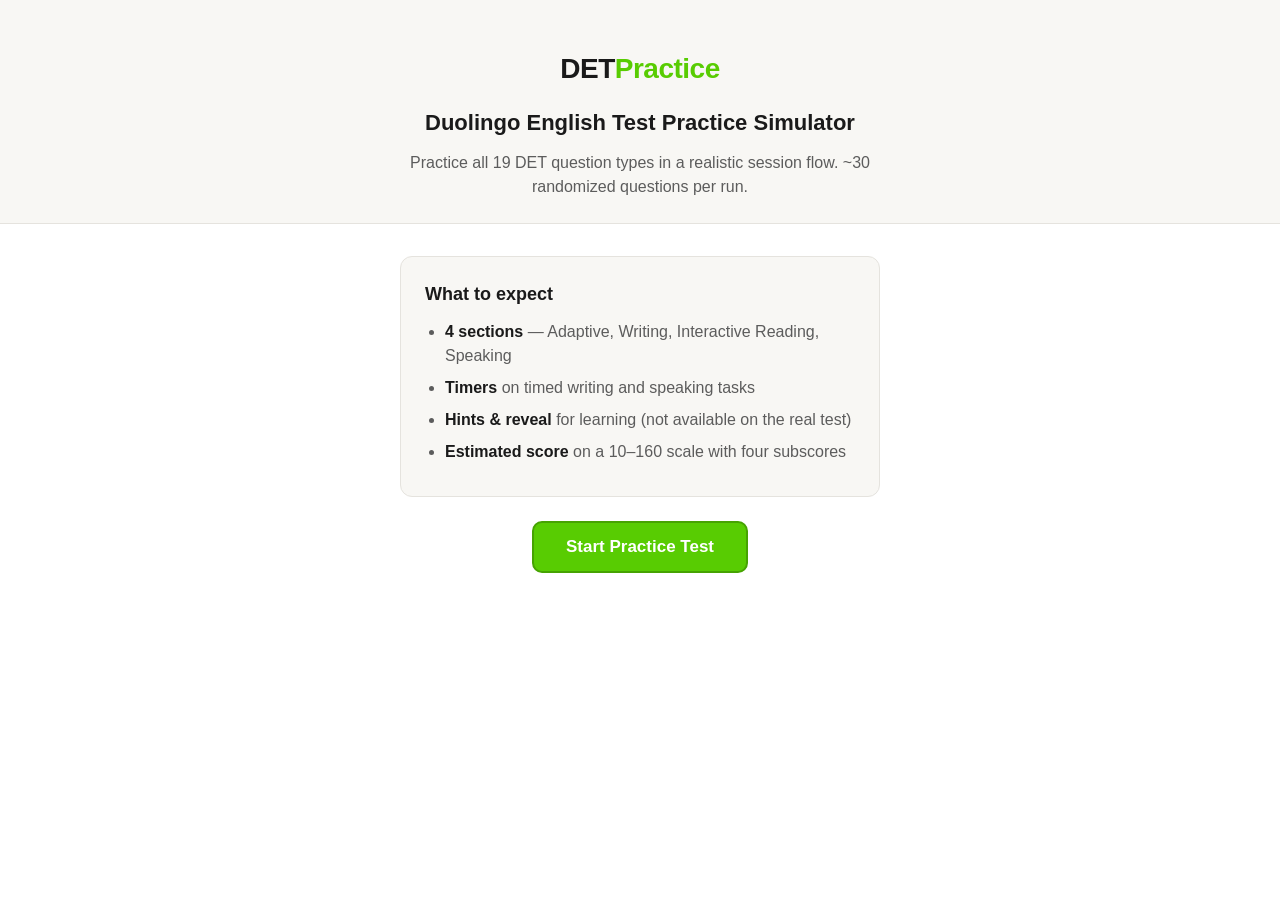
==== index.html @ f7f00a93 "Initial commit: DET practice simulator" ====
<!DOCTYPE html>
<html lang="en">
<head>
  <meta charset="UTF-8">
  <meta name="viewport" content="width=device-width, initial-scale=1.0">
  <title>DET Practice Simulator</title>
  <link rel="stylesheet" href="css/styles.css">
</head>
<body>
  <div id="app">
    <!-- Welcome -->
    <div id="screen-welcome" class="screen active">
      <header class="welcome-header">
        <div class="logo">DET<span>Practice</span></div>
        <h1>Duolingo English Test Practice Simulator</h1>
        <p class="welcome-sub">Practice all 19 DET question types in a realistic session flow. ~30 randomized questions per run.</p>
      </header>
      <main class="welcome-main">
        <div class="welcome-card">
          <h2>What to expect</h2>
          <ul>
            <li><strong>4 sections</strong> — Adaptive, Writing, Interactive Reading, Speaking</li>
            <li><strong>Timers</strong> on timed writing and speaking tasks</li>
            <li><strong>Hints &amp; reveal</strong> for learning (not available on the real test)</li>
            <li><strong>Estimated score</strong> on a 10–160 scale with four subscores</li>
          </ul>
        </div>
        <button id="btn-start" class="btn btn-primary btn-large">Start Practice Test</button>
      </main>
    </div>

    <!-- Test -->
    <div id="screen-test" class="screen">
      <header class="topbar">
        <div class="logo-sm">DET<span>Practice</span></div>
        <div class="section-label" id="topbar-section">Section</div>
        <div class="timer-display" id="topbar-timer" aria-live="polite"></div>
      </header>
      <div class="progress-wrap">
        <div class="progress-bar" id="progress-bar" role="progressbar" aria-valuemin="0" aria-valuemax="100" aria-valuenow="0"></div>
      </div>
      <main class="question-area" id="question-area"></main>
      <nav class="bottom-nav" id="bottom-nav">
        <button type="button" class="nav-btn" id="btn-back" disabled>Back</button>
        <button type="button" class="nav-btn" id="btn-skip">Skip</button>
        <div class="nav-dots" id="nav-dots" aria-label="Question progress"></div>
        <button type="button" class="nav-btn nav-btn-hint" id="btn-hint">Hint</button>
        <button type="button" class="nav-btn nav-btn-reveal" id="btn-reveal">Reveal Answer</button>
        <button type="button" class="nav-btn nav-btn-next" id="btn-next">Next</button>
      </nav>
    </div>

    <!-- Section break -->
    <div id="screen-break" class="screen">
      <header class="topbar topbar-minimal">
        <div class="logo-sm">DET<span>Practice</span></div>
      </header>
      <main class="break-main" id="break-content"></main>
      <nav class="bottom-nav bottom-nav-single">
        <button type="button" class="nav-btn nav-btn-next" id="btn-break-continue">Continue</button>
      </nav>
    </div>

    <!-- Results -->
    <div id="screen-results" class="screen">
      <header class="topbar topbar-minimal">
        <div class="logo-sm">DET<span>Practice</span></div>
      </header>
      <main class="results-main" id="results-content"></main>
      <nav class="bottom-nav bottom-nav-single">
        <button type="button" class="nav-btn nav-btn-next" id="btn-retake">Retake Test</button>
        <button type="button" class="nav-btn" id="btn-home">Back to Home</button>
      </nav>
    </div>
  </div>

  <script src="js/questions.js"></script>
  <script src="js/renderer.js"></script>
  <script src="js/results.js"></script>
  <script src="js/app.js"></script>
</body>
</html>
---- css/styles.css ----
/* DET Practice Simulator — light mode only */
*, *::before, *::after { box-sizing: border-box; margin: 0; padding: 0; }

:root {
  --bg: #ffffff;
  --surface: #f8f7f4;
  --border: #e5e3de;
  --text: #1a1a1a;
  --text-muted: #5c5c5c;
  --primary: #58cc02;
  --primary-dark: #46a302;
  --purple: #7b61ff;
  --purple-bg: #f3f0ff;
  --orange: #ff9600;
  --red: #ea2b2b;
  --correct: #58cc02;
  --incorrect: #ea2b2b;
  --font: -apple-system, BlinkMacSystemFont, "Segoe UI", Roboto, Helvetica, Arial, sans-serif;
  --body-size: 16px;
  --question-size: 21px;
  --topbar-h: 52px;
  --bottomnav-h: 64px;
}

html { font-size: var(--body-size); }
body {
  font-family: var(--font);
  background: var(--bg);
  color: var(--text);
  line-height: 1.5;
  min-height: 100vh;
}

#app { min-height: 100vh; }
.screen { display: none; min-height: 100vh; flex-direction: column; }
.screen.active { display: flex; }

/* Welcome */
.welcome-header {
  text-align: center;
  padding: 48px 24px 24px;
  background: var(--surface);
  border-bottom: 1px solid var(--border);
}
.logo { font-size: 28px; font-weight: 800; letter-spacing: -0.5px; }
.logo span, .logo-sm span { color: var(--primary); }
.welcome-header h1 { font-size: 22px; font-weight: 600; margin-top: 16px; max-width: 560px; margin-left: auto; margin-right: auto; }
.welcome-sub { color: var(--text-muted); margin-top: 12px; max-width: 480px; margin-left: auto; margin-right: auto; }
.welcome-main { flex: 1; display: flex; flex-direction: column; align-items: center; padding: 32px 24px 48px; gap: 24px; }
.welcome-card {
  background: var(--surface);
  border: 1px solid var(--border);
  border-radius: 12px;
  padding: 24px;
  max-width: 480px;
  width: 100%;
}
.welcome-card h2 { font-size: 18px; margin-bottom: 12px; }
.welcome-card ul { padding-left: 20px; color: var(--text-muted); }
.welcome-card li { margin-bottom: 8px; }
.welcome-card strong { color: var(--text); }

/* Top bar */
.topbar {
  position: sticky;
  top: 0;
  z-index: 100;
  display: flex;
  align-items: center;
  justify-content: space-between;
  height: var(--topbar-h);
  padding: 0 16px;
  background: var(--bg);
  border-bottom: 1px solid var(--border);
}
.topbar-minimal { justify-content: flex-start; }
.logo-sm { font-size: 18px; font-weight: 800; }
.section-label { font-size: 15px; font-weight: 600; color: var(--text-muted); flex: 1; text-align: center; }
.timer-display {
  font-size: 18px;
  font-weight: 700;
  font-variant-numeric: tabular-nums;
  min-width: 72px;
  text-align: right;
}
.timer-display.warning { color: var(--orange); }
.timer-display.critical { color: var(--red); }

.progress-wrap { height: 4px; background: var(--surface); }
.progress-bar {
  height: 100%;
  background: var(--primary);
  width: 0%;
  transition: width 0.3s ease;
}

/* Question area */
.question-area {
  flex: 1;
  padding: 24px 20px calc(var(--bottomnav-h) + 24px);
  max-width: 720px;
  margin: 0 auto;
  width: 100%;
}
.q-header { margin-bottom: 20px; }
.q-tag {
  display: inline-block;
  font-size: 13px;
  font-weight: 600;
  color: var(--text-muted);
  text-transform: uppercase;
  letter-spacing: 0.04em;
  margin-bottom: 8px;
}
.q-icon { font-size: 28px; margin-bottom: 8px; }
.q-text { font-size: var(--question-size); font-weight: 600; line-height: 1.4; }
.q-sub { font-size: var(--body-size); color: var(--text-muted); margin-top: 8px; }

.hint-box, .reveal-box, .tip-box {
  margin-top: 16px;
  padding: 14px 16px;
  border-radius: 8px;
  font-size: 15px;
  line-height: 1.5;
}
.hint-box { background: var(--purple-bg); border: 1px solid var(--purple); color: #4a3db8; }
.hint-box strong { color: var(--purple); }
.reveal-box { background: #e8f9e0; border: 1px solid var(--correct); }
.reveal-box strong { display: block; margin-bottom: 6px; }
.tip-box { background: var(--surface); border: 1px solid var(--border); color: var(--text-muted); margin-top: 12px; }
.tip-box strong { color: var(--text); }

/* Read & Select */
.word-grid {
  display: grid;
  grid-template-columns: repeat(auto-fill, minmax(140px, 1fr));
  gap: 10px;
  margin-top: 20px;
}
.word-chip {
  padding: 14px 16px;
  border: 2px solid var(--border);
  border-radius: 8px;
  background: var(--bg);
  font-size: 17px;
  font-weight: 500;
  cursor: pointer;
  text-align: center;
  transition: border-color 0.15s, background 0.15s;
}
.word-chip:hover { border-color: var(--primary); }
.word-chip.selected { border-color: var(--primary); background: #e8f9e0; }
.word-chip.revealed-correct { border-color: var(--correct); background: #e8f9e0; }
.word-chip.revealed-wrong { opacity: 0.5; }

/* MCQ */
.mcq-list { list-style: none; margin-top: 20px; display: flex; flex-direction: column; gap: 10px; }
.mcq-option {
  display: flex;
  align-items: flex-start;
  gap: 12px;
  padding: 14px 16px;
  border: 2px solid var(--border);
  border-radius: 8px;
  cursor: pointer;
  font-size: 17px;
  background: var(--bg);
}
.mcq-option:hover { border-color: var(--primary); }
.mcq-option.selected { border-color: var(--primary); background: #e8f9e0; }
.mcq-option.correct-reveal { border-color: var(--correct); background: #e8f9e0; }
.mcq-letter {
  flex-shrink: 0;
  width: 28px;
  height: 28px;
  border-radius: 50%;
  background: var(--surface);
  display: flex;
  align-items: center;
  justify-content: center;
  font-weight: 700;
  font-size: 14px;
}

/* Fill blanks inline */
.blank-passage { font-size: 18px; line-height: 1.8; margin-top: 16px; }
.blank-select {
  display: inline-block;
  min-width: 120px;
  padding: 4px 8px;
  margin: 0 4px;
  border: 2px solid var(--border);
  border-radius: 6px;
  font-size: 16px;
  background: var(--bg);
  vertical-align: middle;
}

/* Read & Complete — letter inputs */
.complete-passage {
  font-size: 20px;
  line-height: 2;
  margin-top: 16px;
  word-break: break-word;
}
.letter-input {
  width: 28px;
  height: 36px;
  text-align: center;
  font-size: 18px;
  font-weight: 600;
  border: none;
  border-bottom: 3px solid var(--text);
  background: transparent;
  margin: 0 1px;
  text-transform: lowercase;
}
.letter-input:focus { outline: none; border-bottom-color: var(--primary); }
.letter-input.filled { border-bottom-color: var(--primary); }
.letter-input.reveal-correct { border-bottom-color: var(--correct); color: var(--correct); }

/* Writing */
.photo-placeholder {
  width: 100%;
  max-width: 400px;
  aspect-ratio: 4/3;
  background: var(--surface);
  border: 1px solid var(--border);
  border-radius: 8px;
  display: flex;
  align-items: center;
  justify-content: center;
  padding: 20px;
  text-align: center;
  color: var(--text-muted);
  font-size: 15px;
  margin: 16px 0;
}
.text-area-wrap { margin-top: 16px; }
.text-area-wrap textarea {
  width: 100%;
  min-height: 160px;
  padding: 14px;
  font-size: 17px;
  font-family: var(--font);
  border: 2px solid var(--border);
  border-radius: 8px;
  resize: vertical;
  line-height: 1.5;
}
.text-area-wrap textarea:focus { outline: none; border-color: var(--primary); }
.word-count { font-size: 14px; color: var(--text-muted); margin-top: 8px; text-align: right; }
.word-count.met { color: var(--correct); font-weight: 600; }

/* Highlight answer */
.highlight-passage {
  font-size: 18px;
  line-height: 1.9;
  margin-top: 16px;
}
.highlight-sentence {
  display: block;
  padding: 10px 12px;
  margin-bottom: 6px;
  border: 2px solid transparent;
  border-radius: 6px;
  cursor: pointer;
}
.highlight-sentence:hover { background: var(--surface); }
.highlight-sentence.selected { border-color: var(--primary); background: #e8f9e0; }
.highlight-sentence.reveal-correct { border-color: var(--correct); background: #e8f9e0; }

/* Speaking mock recorder */
.speak-prompt {
  background: var(--surface);
  border: 1px solid var(--border);
  border-radius: 8px;
  padding: 20px;
  font-size: 20px;
  line-height: 1.5;
  margin: 16px 0;
}
.recorder-mock {
  display: flex;
  flex-direction: column;
  align-items: center;
  gap: 12px;
  padding: 24px;
  background: var(--surface);
  border-radius: 12px;
  margin: 16px 0;
}
.rec-btn {
  width: 64px;
  height: 64px;
  border-radius: 50%;
  border: none;
  background: var(--red);
  color: white;
  font-size: 14px;
  font-weight: 700;
  cursor: pointer;
}
.rec-btn.recording { animation: pulse 1s infinite; }
@keyframes pulse {
  0%, 100% { transform: scale(1); }
  50% { transform: scale(1.05); }
}
.rec-status { font-size: 15px; color: var(--text-muted); }
.self-assess { display: flex; gap: 10px; flex-wrap: wrap; justify-content: center; margin-top: 12px; }
.self-assess .btn { min-width: 100px; }

/* Buttons */
.btn {
  display: inline-flex;
  align-items: center;
  justify-content: center;
  padding: 10px 20px;
  font-size: 15px;
  font-weight: 700;
  font-family: var(--font);
  border: 2px solid var(--border);
  border-radius: 10px;
  background: var(--bg);
  color: var(--text);
  cursor: pointer;
}
.btn:hover { border-color: var(--text-muted); }
.btn:disabled { opacity: 0.4; cursor: not-allowed; }
.btn-primary { background: var(--primary); border-color: var(--primary-dark); color: #fff; }
.btn-primary:hover { background: var(--primary-dark); }
.btn-large { padding: 14px 32px; font-size: 17px; }
.btn-outline-primary { border-color: var(--primary); color: var(--primary-dark); }
.btn-outline-primary.selected { background: var(--primary); color: #fff; }

/* Bottom nav */
.bottom-nav {
  position: fixed;
  bottom: 0;
  left: 0;
  right: 0;
  z-index: 100;
  display: flex;
  align-items: center;
  gap: 8px;
  padding: 10px 12px;
  background: var(--bg);
  border-top: 1px solid var(--border);
  height: var(--bottomnav-h);
}
.bottom-nav-single { justify-content: center; gap: 12px; }
.nav-btn {
  padding: 8px 12px;
  font-size: 13px;
  font-weight: 700;
  border: none;
  background: transparent;
  color: var(--text-muted);
  cursor: pointer;
  white-space: nowrap;
}
.nav-btn:hover:not(:disabled) { color: var(--text); }
.nav-btn:disabled { opacity: 0.35; cursor: not-allowed; }
.nav-btn-hint { color: var(--purple); }
.nav-btn-reveal { color: var(--primary-dark); }
.nav-btn-next {
  margin-left: auto;
  padding: 10px 20px;
  background: var(--primary);
  color: #fff;
  border-radius: 10px;
}
.nav-btn-next:hover { background: var(--primary-dark); }
.nav-dots {
  display: flex;
  gap: 4px;
  flex: 1;
  justify-content: center;
  overflow-x: auto;
  padding: 0 4px;
  max-width: 200px;
}
.nav-dot {
  width: 8px;
  height: 8px;
  border-radius: 50%;
  background: var(--border);
  flex-shrink: 0;
}
.nav-dot.current { background: var(--primary); transform: scale(1.2); }
.nav-dot.answered { background: #a8d88a; }

/* Section break */
.break-main {
  flex: 1;
  display: flex;
  flex-direction: column;
  align-items: center;
  justify-content: center;
  padding: 48px 24px calc(var(--bottomnav-h) + 24px);
  text-align: center;
  max-width: 560px;
  margin: 0 auto;
}
.break-main h2 { font-size: 26px; margin-bottom: 12px; }
.break-main p { color: var(--text-muted); font-size: 17px; line-height: 1.6; }
.break-tips { text-align: left; margin-top: 24px; width: 100%; }
.break-tips li { margin-bottom: 10px; color: var(--text-muted); }

/* Results */
.results-main {
  flex: 1;
  padding: 24px 20px calc(var(--bottomnav-h) + 24px);
  max-width: 720px;
  margin: 0 auto;
  width: 100%;
}
.score-hero {
  text-align: center;
  padding: 32px 24px;
  background: var(--surface);
  border-radius: 12px;
  border: 1px solid var(--border);
  margin-bottom: 24px;
}
.score-big { font-size: 56px; font-weight: 800; color: var(--primary); line-height: 1; }
.score-range { font-size: 17px; color: var(--text-muted); margin-top: 8px; }
.subscores { display: grid; gap: 16px; margin-bottom: 24px; }
.subscore-row { }
.subscore-label { display: flex; justify-content: space-between; font-size: 15px; font-weight: 600; margin-bottom: 6px; }
.subscore-bar { height: 10px; background: var(--surface); border-radius: 5px; overflow: hidden; }
.subscore-fill { height: 100%; background: var(--primary); border-radius: 5px; transition: width 0.5s ease; }
.review-section h3 { font-size: 18px; margin-bottom: 12px; }
.review-list { list-style: none; display: flex; flex-direction: column; gap: 8px; }
.review-item {
  display: flex;
  align-items: center;
  gap: 12px;
  padding: 12px 14px;
  background: var(--surface);
  border-radius: 8px;
  font-size: 14px;
}
.review-icon { font-size: 20px; }
.review-item.correct .review-status { color: var(--correct); }
.review-item.partial .review-status { color: var(--orange); }
.review-item.incorrect .review-status { color: var(--incorrect); }
.review-item.skipped .review-status { color: var(--text-muted); }
.review-item.self .review-status { color: var(--purple); }

@media (max-width: 600px) {
  .nav-btn-hint, .nav-btn-reveal { font-size: 11px; padding: 6px 8px; }
  .bottom-nav { gap: 4px; }
  .nav-dots { max-width: 80px; }
}
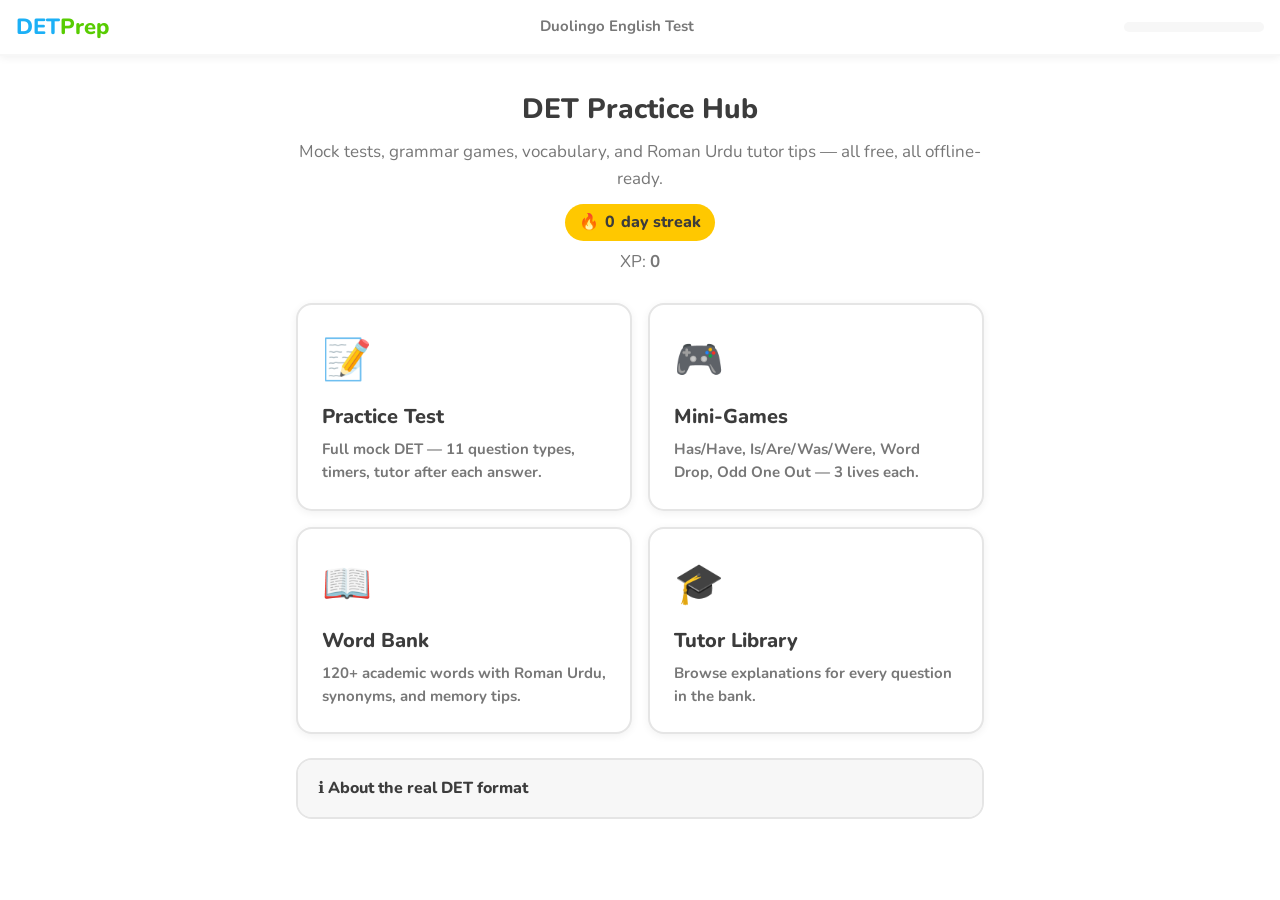
==== commit f8964aaf: "Rebuild: tutoring app with Roman Urdu explanations, mini-games, word bank, bug fixes" ====
--- a/index.html
+++ b/index.html
@@ -3,80 +3,70 @@
 <head>
   <meta charset="UTF-8">
   <meta name="viewport" content="width=device-width, initial-scale=1.0">
-  <title>DET Practice Simulator</title>
+  <title>DET Practice — Home</title>
   <link rel="stylesheet" href="css/styles.css">
 </head>
 <body>
-  <div id="app">
-    <!-- Welcome -->
-    <div id="screen-welcome" class="screen active">
-      <header class="welcome-header">
-        <div class="logo">DET<span>Practice</span></div>
-        <h1>Duolingo English Test Practice Simulator</h1>
-        <p class="welcome-sub">Practice all 19 DET question types in a realistic session flow. ~30 randomized questions per run.</p>
-      </header>
-      <main class="welcome-main">
-        <div class="welcome-card">
-          <h2>What to expect</h2>
-          <ul>
-            <li><strong>4 sections</strong> — Adaptive, Writing, Interactive Reading, Speaking</li>
-            <li><strong>Timers</strong> on timed writing and speaking tasks</li>
-            <li><strong>Hints &amp; reveal</strong> for learning (not available on the real test)</li>
-            <li><strong>Estimated score</strong> on a 10–160 scale with four subscores</li>
-          </ul>
-        </div>
-        <button id="btn-start" class="btn btn-primary btn-large">Start Practice Test</button>
-      </main>
+  <header class="topbar">
+    <a href="index.html" class="logo">DET<span>Prep</span></a>
+    <span class="topbar-title">Duolingo English Test</span>
+    <div class="xp-wrap" title="Total XP"><div class="xp-fill" id="hub-xp-fill" style="width:30%"></div></div>
+  </header>
+
+  <main class="hub-main">
+    <div class="hub-hero">
+      <h1>DET Practice Hub</h1>
+      <p>Mock tests, grammar games, vocabulary, and Roman Urdu tutor tips — all free, all offline-ready.</p>
+      <div class="streak-badge">🔥 <span id="streak-count">0</span> day streak</div>
+      <p class="muted" style="margin-top:8px">XP: <strong id="hub-xp">0</strong></p>
     </div>
 
-    <!-- Test -->
-    <div id="screen-test" class="screen">
-      <header class="topbar">
-        <div class="logo-sm">DET<span>Practice</span></div>
-        <div class="section-label" id="topbar-section">Section</div>
-        <div class="timer-display" id="topbar-timer" aria-live="polite"></div>
-      </header>
-      <div class="progress-wrap">
-        <div class="progress-bar" id="progress-bar" role="progressbar" aria-valuemin="0" aria-valuemax="100" aria-valuenow="0"></div>
-      </div>
-      <main class="question-area" id="question-area"></main>
-      <nav class="bottom-nav" id="bottom-nav">
-        <button type="button" class="nav-btn" id="btn-back" disabled>Back</button>
-        <button type="button" class="nav-btn" id="btn-skip">Skip</button>
-        <div class="nav-dots" id="nav-dots" aria-label="Question progress"></div>
-        <button type="button" class="nav-btn nav-btn-hint" id="btn-hint">Hint</button>
-        <button type="button" class="nav-btn nav-btn-reveal" id="btn-reveal">Reveal Answer</button>
-        <button type="button" class="nav-btn nav-btn-next" id="btn-next">Next</button>
-      </nav>
+    <div class="hub-grid">
+      <a class="hub-card" href="practice-test.html">
+        <div class="icon">📝</div>
+        <h2>Practice Test</h2>
+        <p>Full mock DET — 11 question types, timers, tutor after each answer.</p>
+      </a>
+      <a class="hub-card" href="minigames.html">
+        <div class="icon">🎮</div>
+        <h2>Mini-Games</h2>
+        <p>Has/Have, Is/Are/Was/Were, Word Drop, Odd One Out — 3 lives each.</p>
+      </a>
+      <a class="hub-card" href="wordbank.html">
+        <div class="icon">📖</div>
+        <h2>Word Bank</h2>
+        <p>120+ academic words with Roman Urdu, synonyms, and memory tips.</p>
+      </a>
+      <a class="hub-card" href="tutor.html">
+        <div class="icon">🎓</div>
+        <h2>Tutor Library</h2>
+        <p>Browse explanations for every question in the bank.</p>
+      </a>
     </div>
 
-    <!-- Section break -->
-    <div id="screen-break" class="screen">
-      <header class="topbar topbar-minimal">
-        <div class="logo-sm">DET<span>Practice</span></div>
-      </header>
-      <main class="break-main" id="break-content"></main>
-      <nav class="bottom-nav bottom-nav-single">
-        <button type="button" class="nav-btn nav-btn-next" id="btn-break-continue">Continue</button>
-      </nav>
-    </div>
+    <details class="about-panel">
+      <summary>ℹ️ About the real DET format</summary>
+      <div class="about-body">
+        <p>The Duolingo English Test is adaptive and takes about 1 hour. Scores range from <strong>10 to 160</strong>.</p>
+        <ul>
+          <li><strong>Adaptive:</strong> Read & Select, Fill in the Blanks, Read & Complete</li>
+          <li><strong>Writing:</strong> Write About Photo, Interactive Writing, Writing Sample</li>
+          <li><strong>Interactive Reading:</strong> Complete sentences/passage, Highlight, Main Idea, Title</li>
+          <li><strong>Speaking:</strong> Read Aloud, Speak About Photo, Read Then Speak (not in this practice app)</li>
+        </ul>
+        <p>This simulator focuses on reading & writing types you can practice without AI speaking judges.</p>
+      </div>
+    </details>
+  </main>
 
-    <!-- Results -->
-    <div id="screen-results" class="screen">
-      <header class="topbar topbar-minimal">
-        <div class="logo-sm">DET<span>Practice</span></div>
-      </header>
-      <main class="results-main" id="results-content"></main>
-      <nav class="bottom-nav bottom-nav-single">
-        <button type="button" class="nav-btn nav-btn-next" id="btn-retake">Retake Test</button>
-        <button type="button" class="nav-btn" id="btn-home">Back to Home</button>
-      </nav>
-    </div>
-  </div>
-
-  <script src="js/questions.js"></script>
-  <script src="js/renderer.js"></script>
-  <script src="js/results.js"></script>
-  <script src="js/app.js"></script>
+  <script src="js/shared.js"></script>
+  <script>
+    const xp = DETStorage.getXP();
+    const streak = DETStorage.getStreak();
+    document.getElementById('hub-xp').textContent = xp;
+    document.getElementById('streak-count').textContent = streak;
+    document.getElementById('hub-xp-fill').style.width = Math.min(100, (xp % 500) / 5) + '%';
+    DETStorage.touchStreak();
+  </script>
 </body>
 </html>
--- a/css/styles.css
+++ b/css/styles.css
@@ -1,455 +1,525 @@
-/* DET Practice Simulator — light mode only */
+/* DET Practice — Duolingo + Khan Academy inspired, light only */
+@import url('https://fonts.googleapis.com/css2?family=Nunito:wght@400;600;700;800&display=swap');
+
 *, *::before, *::after { box-sizing: border-box; margin: 0; padding: 0; }
 
 :root {
   --bg: #ffffff;
-  --surface: #f8f7f4;
-  --border: #e5e3de;
-  --text: #1a1a1a;
-  --text-muted: #5c5c5c;
-  --primary: #58cc02;
-  --primary-dark: #46a302;
-  --purple: #7b61ff;
-  --purple-bg: #f3f0ff;
-  --orange: #ff9600;
-  --red: #ea2b2b;
-  --correct: #58cc02;
-  --incorrect: #ea2b2b;
-  --font: -apple-system, BlinkMacSystemFont, "Segoe UI", Roboto, Helvetica, Arial, sans-serif;
-  --body-size: 16px;
-  --question-size: 21px;
-  --topbar-h: 52px;
-  --bottomnav-h: 64px;
-}
-
-html { font-size: var(--body-size); }
+  --surface: #f7f7f7;
+  --border: #e5e5e5;
+  --text: #3c3c3c;
+  --text-muted: #777;
+  --primary: #1cb0f6;
+  --primary-dark: #1899d6;
+  --success: #58cc02;
+  --success-bg: #d7ffb8;
+  --error: #ff4b4b;
+  --error-bg: #ffdfdf;
+  --warning: #ffc800;
+  --purple: #ce82ff;
+  --purple-bg: #f3e8ff;
+  --font: 'Nunito', system-ui, -apple-system, sans-serif;
+  --radius: 16px;
+  --shadow: 0 2px 8px rgba(0,0,0,.06);
+  --topbar: 56px;
+  --bottomnav: 68px;
+}
+
+html { font-size: 16px; }
 body {
   font-family: var(--font);
   background: var(--bg);
   color: var(--text);
-  line-height: 1.5;
+  line-height: 1.55;
   min-height: 100vh;
 }
 
-#app { min-height: 100vh; }
-.screen { display: none; min-height: 100vh; flex-direction: column; }
-.screen.active { display: flex; }
-
-/* Welcome */
-.welcome-header {
-  text-align: center;
-  padding: 48px 24px 24px;
-  background: var(--surface);
-  border-bottom: 1px solid var(--border);
-}
-.logo { font-size: 28px; font-weight: 800; letter-spacing: -0.5px; }
-.logo span, .logo-sm span { color: var(--primary); }
-.welcome-header h1 { font-size: 22px; font-weight: 600; margin-top: 16px; max-width: 560px; margin-left: auto; margin-right: auto; }
-.welcome-sub { color: var(--text-muted); margin-top: 12px; max-width: 480px; margin-left: auto; margin-right: auto; }
-.welcome-main { flex: 1; display: flex; flex-direction: column; align-items: center; padding: 32px 24px 48px; gap: 24px; }
-.welcome-card {
-  background: var(--surface);
-  border: 1px solid var(--border);
-  border-radius: 12px;
-  padding: 24px;
-  max-width: 480px;
-  width: 100%;
-}
-.welcome-card h2 { font-size: 18px; margin-bottom: 12px; }
-.welcome-card ul { padding-left: 20px; color: var(--text-muted); }
-.welcome-card li { margin-bottom: 8px; }
-.welcome-card strong { color: var(--text); }
-
-/* Top bar */
+a { color: var(--primary-dark); text-decoration: none; font-weight: 700; }
+a:hover { text-decoration: underline; }
+
+/* Topbar */
 .topbar {
   position: sticky;
   top: 0;
-  z-index: 100;
+  z-index: 200;
   display: flex;
   align-items: center;
-  justify-content: space-between;
-  height: var(--topbar-h);
+  gap: 12px;
+  height: var(--topbar);
   padding: 0 16px;
   background: var(--bg);
-  border-bottom: 1px solid var(--border);
-}
-.topbar-minimal { justify-content: flex-start; }
-.logo-sm { font-size: 18px; font-weight: 800; }
-.section-label { font-size: 15px; font-weight: 600; color: var(--text-muted); flex: 1; text-align: center; }
-.timer-display {
-  font-size: 18px;
+  border-bottom: 2px solid var(--surface);
+  box-shadow: var(--shadow);
+}
+.logo {
+  font-size: 22px;
+  font-weight: 800;
+  color: var(--primary);
+  white-space: nowrap;
+}
+.logo span { color: var(--success); }
+.topbar-title { flex: 1; text-align: center; font-weight: 700; font-size: 15px; color: var(--text-muted); }
+.xp-wrap { flex: 1; max-width: 140px; height: 10px; background: var(--surface); border-radius: 8px; overflow: hidden; }
+.xp-fill { height: 100%; background: linear-gradient(90deg, var(--warning), var(--success)); width: 0%; transition: width .35s; }
+.timer-display { font-weight: 800; font-size: 17px; font-variant-numeric: tabular-nums; min-width: 64px; text-align: right; }
+.timer-display.warning { color: var(--warning); }
+.timer-display.critical { color: var(--error); }
+
+.progress-wrap { height: 4px; background: var(--surface); }
+.progress-bar { height: 100%; background: var(--primary); width: 0%; transition: width .3s; }
+
+/* Hub */
+.hub-main { max-width: 720px; margin: 0 auto; padding: 24px 16px 48px; }
+.hub-hero { text-align: center; margin-bottom: 28px; }
+.hub-hero h1 { font-size: 28px; font-weight: 800; margin-top: 8px; }
+.hub-hero p { color: var(--text-muted); margin-top: 8px; font-size: 17px; }
+.streak-badge {
+  display: inline-flex;
+  align-items: center;
+  gap: 6px;
+  background: var(--warning);
+  color: #3c3c3c;
+  padding: 6px 14px;
+  border-radius: 20px;
+  font-weight: 800;
+  margin-top: 12px;
+}
+.hub-grid {
+  display: grid;
+  grid-template-columns: repeat(auto-fit, minmax(260px, 1fr));
+  gap: 16px;
+}
+.hub-card {
+  display: block;
+  background: var(--bg);
+  border: 2px solid var(--border);
+  border-radius: var(--radius);
+  padding: 24px;
+  box-shadow: var(--shadow);
+  transition: transform .15s, border-color .15s;
+  color: inherit;
+  text-decoration: none;
+}
+.hub-card:hover {
+  transform: translateY(-2px);
+  border-color: var(--primary);
+  text-decoration: none;
+}
+.hub-card .icon { font-size: 40px; margin-bottom: 10px; }
+.hub-card h2 { font-size: 20px; font-weight: 800; }
+.hub-card p { color: var(--text-muted); font-size: 15px; margin-top: 6px; }
+
+.about-panel {
+  margin-top: 24px;
+  border: 2px solid var(--border);
+  border-radius: var(--radius);
+  overflow: hidden;
+}
+.about-panel summary {
+  padding: 16px 20px;
+  font-weight: 800;
+  cursor: pointer;
+  background: var(--surface);
+  list-style: none;
+}
+.about-panel summary::-webkit-details-marker { display: none; }
+.about-panel .about-body { padding: 16px 20px; font-size: 15px; color: var(--text-muted); }
+.about-panel ul { padding-left: 20px; margin-top: 8px; }
+.about-panel li { margin-bottom: 6px; }
+
+/* Screens */
+.screen { display: none; min-height: calc(100vh - var(--topbar)); flex-direction: column; }
+.screen.active { display: flex; }
+.page-main { flex: 1; max-width: 720px; margin: 0 auto; width: 100%; padding: 20px 16px calc(var(--bottomnav) + 20px); }
+
+/* Question */
+.q-header { margin-bottom: 16px; }
+.q-tag { font-size: 12px; font-weight: 800; text-transform: uppercase; letter-spacing: .06em; color: var(--primary); }
+.q-icon { font-size: 32px; margin: 6px 0; }
+.q-text { font-size: 21px; font-weight: 800; line-height: 1.35; }
+.q-sub { font-size: 16px; color: var(--text-muted); margin-top: 6px; }
+.passage-block {
+  background: var(--surface);
+  border-radius: 12px;
+  padding: 16px;
+  margin: 12px 0;
+  font-size: 17px;
+  line-height: 1.7;
+}
+
+.hint-box { margin-top: 14px; padding: 14px; background: var(--purple-bg); border: 2px solid var(--purple); border-radius: 12px; font-size: 15px; }
+.reveal-box { margin-top: 14px; padding: 14px; background: var(--success-bg); border: 2px solid var(--success); border-radius: 12px; font-size: 15px; }
+.tip-box { margin-top: 10px; padding: 10px; background: var(--surface); border-radius: 8px; }
+
+/* Word grid */
+.word-grid { display: grid; grid-template-columns: repeat(auto-fill, minmax(130px, 1fr)); gap: 10px; margin-top: 16px; }
+.word-chip {
+  padding: 14px;
+  border: 2px solid var(--border);
+  border-radius: 12px;
+  background: var(--bg);
+  font-size: 17px;
   font-weight: 700;
-  font-variant-numeric: tabular-nums;
-  min-width: 72px;
-  text-align: right;
-}
-.timer-display.warning { color: var(--orange); }
-.timer-display.critical { color: var(--red); }
-
-.progress-wrap { height: 4px; background: var(--surface); }
-.progress-bar {
-  height: 100%;
-  background: var(--primary);
-  width: 0%;
-  transition: width 0.3s ease;
-}
-
-/* Question area */
-.question-area {
-  flex: 1;
-  padding: 24px 20px calc(var(--bottomnav-h) + 24px);
-  max-width: 720px;
-  margin: 0 auto;
-  width: 100%;
-}
-.q-header { margin-bottom: 20px; }
-.q-tag {
-  display: inline-block;
-  font-size: 13px;
-  font-weight: 600;
-  color: var(--text-muted);
-  text-transform: uppercase;
-  letter-spacing: 0.04em;
-  margin-bottom: 8px;
-}
-.q-icon { font-size: 28px; margin-bottom: 8px; }
-.q-text { font-size: var(--question-size); font-weight: 600; line-height: 1.4; }
-.q-sub { font-size: var(--body-size); color: var(--text-muted); margin-top: 8px; }
-
-.hint-box, .reveal-box, .tip-box {
-  margin-top: 16px;
-  padding: 14px 16px;
-  border-radius: 8px;
-  font-size: 15px;
-  line-height: 1.5;
-}
-.hint-box { background: var(--purple-bg); border: 1px solid var(--purple); color: #4a3db8; }
-.hint-box strong { color: var(--purple); }
-.reveal-box { background: #e8f9e0; border: 1px solid var(--correct); }
-.reveal-box strong { display: block; margin-bottom: 6px; }
-.tip-box { background: var(--surface); border: 1px solid var(--border); color: var(--text-muted); margin-top: 12px; }
-.tip-box strong { color: var(--text); }
-
-/* Read & Select */
-.word-grid {
-  display: grid;
-  grid-template-columns: repeat(auto-fill, minmax(140px, 1fr));
-  gap: 10px;
-  margin-top: 20px;
-}
-.word-chip {
-  padding: 14px 16px;
-  border: 2px solid var(--border);
-  border-radius: 8px;
-  background: var(--bg);
-  font-size: 17px;
-  font-weight: 500;
-  cursor: pointer;
-  text-align: center;
-  transition: border-color 0.15s, background 0.15s;
-}
-.word-chip:hover { border-color: var(--primary); }
-.word-chip.selected { border-color: var(--primary); background: #e8f9e0; }
-.word-chip.revealed-correct { border-color: var(--correct); background: #e8f9e0; }
-.word-chip.revealed-wrong { opacity: 0.5; }
-
-/* MCQ */
-.mcq-list { list-style: none; margin-top: 20px; display: flex; flex-direction: column; gap: 10px; }
-.mcq-option {
+  cursor: pointer;
+  transition: .12s;
+}
+.word-chip:hover:not(:disabled) { border-color: var(--primary); }
+.word-chip.selected { border-color: var(--primary); background: #ddf4ff; }
+.word-chip.correct { border-color: var(--success); background: var(--success-bg); }
+.word-chip.wrong { border-color: var(--error); background: var(--error-bg); }
+.word-chip.wrong-dim { opacity: .45; }
+
+/* MCQ buttons */
+.mcq-list { list-style: none; display: flex; flex-direction: column; gap: 10px; margin-top: 16px; }
+.mcq-list button.mcq-option {
   display: flex;
   align-items: flex-start;
   gap: 12px;
+  width: 100%;
+  text-align: left;
   padding: 14px 16px;
   border: 2px solid var(--border);
-  border-radius: 8px;
-  cursor: pointer;
+  border-radius: 12px;
+  background: var(--bg);
+  font-family: var(--font);
   font-size: 17px;
-  background: var(--bg);
-}
-.mcq-option:hover { border-color: var(--primary); }
-.mcq-option.selected { border-color: var(--primary); background: #e8f9e0; }
-.mcq-option.correct-reveal { border-color: var(--correct); background: #e8f9e0; }
+  font-weight: 600;
+  cursor: pointer;
+  color: var(--text);
+}
+.mcq-list button.mcq-option:hover:not(:disabled) { border-color: var(--primary); }
+.mcq-list button.mcq-option.selected { border-color: var(--primary); background: #ddf4ff; }
+.mcq-list button.mcq-option.correct { border-color: var(--success); background: var(--success-bg); }
+.mcq-list button.mcq-option.wrong { border-color: var(--error); background: var(--error-bg); }
 .mcq-letter {
-  flex-shrink: 0;
-  width: 28px;
-  height: 28px;
-  border-radius: 50%;
-  background: var(--surface);
-  display: flex;
-  align-items: center;
-  justify-content: center;
-  font-weight: 700;
-  font-size: 14px;
-}
-
-/* Fill blanks inline */
-.blank-passage { font-size: 18px; line-height: 1.8; margin-top: 16px; }
-.blank-select {
-  display: inline-block;
-  min-width: 120px;
-  padding: 4px 8px;
-  margin: 0 4px;
-  border: 2px solid var(--border);
-  border-radius: 6px;
-  font-size: 16px;
-  background: var(--bg);
-  vertical-align: middle;
-}
-
-/* Read & Complete — letter inputs */
-.complete-passage {
-  font-size: 20px;
-  line-height: 2;
-  margin-top: 16px;
-  word-break: break-word;
-}
+  width: 30px; height: 30px; border-radius: 50%;
+  background: var(--surface); display: flex; align-items: center; justify-content: center;
+  font-weight: 800; font-size: 14px; flex-shrink: 0;
+}
+
+/* Read complete */
+.complete-passage { font-size: 20px; line-height: 2.2; margin-top: 12px; }
 .letter-input {
-  width: 28px;
-  height: 36px;
-  text-align: center;
-  font-size: 18px;
-  font-weight: 600;
   border: none;
   border-bottom: 3px solid var(--text);
   background: transparent;
+  font-family: var(--font);
+  font-size: 20px;
+  font-weight: 800;
+  text-align: center;
+  text-transform: lowercase;
+  padding: 0 2px;
   margin: 0 1px;
-  text-transform: lowercase;
+  vertical-align: baseline;
 }
 .letter-input:focus { outline: none; border-bottom-color: var(--primary); }
-.letter-input.filled { border-bottom-color: var(--primary); }
-.letter-input.reveal-correct { border-bottom-color: var(--correct); color: var(--correct); }
-
-/* Writing */
+.letter-input.correct { border-bottom-color: var(--success); color: var(--success); }
+.letter-input.wrong { border-bottom-color: var(--error); color: var(--error); }
+
+.blank-select {
+  padding: 6px 10px;
+  border: 2px solid var(--border);
+  border-radius: 8px;
+  font-family: var(--font);
+  font-size: 16px;
+  margin: 0 4px;
+}
+.blank-passage { font-size: 18px; line-height: 2; }
+
+.highlight-passage { display: flex; flex-direction: column; gap: 8px; margin-top: 12px; }
+.highlight-sentence {
+  width: 100%;
+  text-align: left;
+  padding: 12px 14px;
+  border: 2px solid var(--border);
+  border-radius: 12px;
+  background: var(--bg);
+  font-family: var(--font);
+  font-size: 16px;
+  cursor: pointer;
+  line-height: 1.5;
+}
+.highlight-sentence.selected { border-color: var(--primary); background: #ddf4ff; }
+.highlight-sentence.correct { border-color: var(--success); background: var(--success-bg); }
+.highlight-sentence.wrong { border-color: var(--error); background: var(--error-bg); }
+
 .photo-placeholder {
-  width: 100%;
-  max-width: 400px;
-  aspect-ratio: 4/3;
   background: var(--surface);
-  border: 1px solid var(--border);
-  border-radius: 8px;
-  display: flex;
-  align-items: center;
-  justify-content: center;
-  padding: 20px;
+  border: 2px dashed var(--border);
+  border-radius: 12px;
+  padding: 24px;
   text-align: center;
   color: var(--text-muted);
-  font-size: 15px;
-  margin: 16px 0;
-}
-.text-area-wrap { margin-top: 16px; }
-.text-area-wrap textarea {
+  margin: 12px 0;
+}
+textarea {
   width: 100%;
   min-height: 160px;
   padding: 14px;
+  border: 2px solid var(--border);
+  border-radius: 12px;
+  font-family: var(--font);
   font-size: 17px;
-  font-family: var(--font);
-  border: 2px solid var(--border);
-  border-radius: 8px;
   resize: vertical;
-  line-height: 1.5;
-}
-.text-area-wrap textarea:focus { outline: none; border-color: var(--primary); }
-.word-count { font-size: 14px; color: var(--text-muted); margin-top: 8px; text-align: right; }
-.word-count.met { color: var(--correct); font-weight: 600; }
-
-/* Highlight answer */
-.highlight-passage {
-  font-size: 18px;
-  line-height: 1.9;
-  margin-top: 16px;
-}
-.highlight-sentence {
-  display: block;
-  padding: 10px 12px;
-  margin-bottom: 6px;
-  border: 2px solid transparent;
-  border-radius: 6px;
-  cursor: pointer;
-}
-.highlight-sentence:hover { background: var(--surface); }
-.highlight-sentence.selected { border-color: var(--primary); background: #e8f9e0; }
-.highlight-sentence.reveal-correct { border-color: var(--correct); background: #e8f9e0; }
-
-/* Speaking mock recorder */
-.speak-prompt {
-  background: var(--surface);
-  border: 1px solid var(--border);
-  border-radius: 8px;
-  padding: 20px;
-  font-size: 20px;
-  line-height: 1.5;
-  margin: 16px 0;
-}
-.recorder-mock {
-  display: flex;
-  flex-direction: column;
-  align-items: center;
-  gap: 12px;
-  padding: 24px;
-  background: var(--surface);
-  border-radius: 12px;
-  margin: 16px 0;
-}
-.rec-btn {
-  width: 64px;
-  height: 64px;
-  border-radius: 50%;
-  border: none;
-  background: var(--red);
-  color: white;
-  font-size: 14px;
-  font-weight: 700;
-  cursor: pointer;
-}
-.rec-btn.recording { animation: pulse 1s infinite; }
-@keyframes pulse {
-  0%, 100% { transform: scale(1); }
-  50% { transform: scale(1.05); }
-}
-.rec-status { font-size: 15px; color: var(--text-muted); }
-.self-assess { display: flex; gap: 10px; flex-wrap: wrap; justify-content: center; margin-top: 12px; }
-.self-assess .btn { min-width: 100px; }
+}
+textarea:focus { outline: none; border-color: var(--primary); }
+.word-count { text-align: right; font-size: 14px; color: var(--text-muted); margin-top: 6px; }
+.word-count.met { color: var(--success); font-weight: 800; }
+
+/* Tutor panel */
+#tutor-area { margin-top: 16px; display: none; }
+#tutor-area.visible { display: block; }
+.tutor-panel {
+  border-radius: var(--radius);
+  padding: 18px;
+  border: 2px solid var(--border);
+  animation: slideUp .3s ease;
+}
+@keyframes slideUp { from { opacity: 0; transform: translateY(8px); } to { opacity: 1; transform: none; } }
+.tutor-correct { background: var(--success-bg); border-color: var(--success); }
+.tutor-wrong { background: #fff8f8; border-color: var(--error); }
+.tutor-icon { font-size: 36px; font-weight: 800; margin-bottom: 8px; }
+.anim-check { color: var(--success); animation: pop .4s; }
+.anim-x { color: var(--error); animation: shake .4s; }
+@keyframes pop { 50% { transform: scale(1.2); } }
+.tutor-title { font-size: 18px; font-weight: 800; margin-bottom: 8px; }
+.tutor-explain-en, .tutor-explain-ur, .tutor-tip-en, .tutor-tip-ur { font-size: 15px; margin-top: 8px; line-height: 1.55; }
+.tutor-explain-ur, .tutor-tip-ur { color: #5a3d8a; font-weight: 600; }
+.tutor-answer-box { background: var(--bg); padding: 10px 12px; border-radius: 8px; margin: 8px 0; font-size: 15px; }
+.tutor-memory { margin-top: 10px; padding: 10px; background: var(--purple-bg); border-radius: 8px; font-size: 14px; }
+.tutor-writing-ai { margin-top: 10px; font-size: 14px; color: var(--text-muted); }
+
+.flash-correct { animation: flashGreen .5s; }
+.flash-wrong { animation: flashRed .5s; }
+@keyframes flashGreen { 0%,100% { background: transparent; } 50% { background: var(--success-bg); } }
+@keyframes flashRed { 0%,100% { background: transparent; } 50% { background: var(--error-bg); } }
+.shake { animation: shakeAnim .4s; }
+@keyframes shakeAnim {
+  0%,100% { transform: translateX(0); }
+  25% { transform: translateX(-6px); }
+  75% { transform: translateX(6px); }
+}
 
 /* Buttons */
 .btn {
   display: inline-flex;
   align-items: center;
   justify-content: center;
-  padding: 10px 20px;
-  font-size: 15px;
-  font-weight: 700;
-  font-family: var(--font);
-  border: 2px solid var(--border);
-  border-radius: 10px;
-  background: var(--bg);
-  color: var(--text);
-  cursor: pointer;
-}
-.btn:hover { border-color: var(--text-muted); }
-.btn:disabled { opacity: 0.4; cursor: not-allowed; }
-.btn-primary { background: var(--primary); border-color: var(--primary-dark); color: #fff; }
-.btn-primary:hover { background: var(--primary-dark); }
-.btn-large { padding: 14px 32px; font-size: 17px; }
-.btn-outline-primary { border-color: var(--primary); color: var(--primary-dark); }
-.btn-outline-primary.selected { background: var(--primary); color: #fff; }
+  padding: 12px 24px;
+  border: none;
+  border-radius: 12px;
+  font-family: var(--font);
+  font-size: 16px;
+  font-weight: 800;
+  cursor: pointer;
+  text-transform: uppercase;
+  letter-spacing: .03em;
+  box-shadow: 0 4px 0 rgba(0,0,0,.12);
+}
+.btn:active { transform: translateY(2px); box-shadow: 0 2px 0 rgba(0,0,0,.12); }
+.btn-primary { background: var(--primary); color: #fff; box-shadow: 0 4px 0 var(--primary-dark); }
+.btn-check { margin-top: 14px; }
 
 /* Bottom nav */
 .bottom-nav {
   position: fixed;
-  bottom: 0;
-  left: 0;
-  right: 0;
-  z-index: 100;
+  bottom: 0; left: 0; right: 0;
+  z-index: 200;
   display: flex;
   align-items: center;
-  gap: 8px;
+  gap: 6px;
   padding: 10px 12px;
   background: var(--bg);
-  border-top: 1px solid var(--border);
-  height: var(--bottomnav-h);
-}
-.bottom-nav-single { justify-content: center; gap: 12px; }
+  border-top: 2px solid var(--surface);
+  height: var(--bottomnav);
+}
 .nav-btn {
-  padding: 8px 12px;
-  font-size: 13px;
-  font-weight: 700;
+  padding: 8px 10px;
   border: none;
   background: transparent;
+  font-family: var(--font);
+  font-size: 12px;
+  font-weight: 800;
   color: var(--text-muted);
   cursor: pointer;
-  white-space: nowrap;
-}
-.nav-btn:hover:not(:disabled) { color: var(--text); }
-.nav-btn:disabled { opacity: 0.35; cursor: not-allowed; }
-.nav-btn-hint { color: var(--purple); }
-.nav-btn-reveal { color: var(--primary-dark); }
+}
+.nav-btn:disabled { opacity: .35; cursor: not-allowed; }
+.nav-btn-hint { color: #9b59b6; }
+.nav-btn-reveal { color: var(--success); }
 .nav-btn-next {
   margin-left: auto;
-  padding: 10px 20px;
-  background: var(--primary);
+  padding: 10px 18px;
+  background: var(--success);
   color: #fff;
-  border-radius: 10px;
-}
-.nav-btn-next:hover { background: var(--primary-dark); }
-.nav-dots {
-  display: flex;
-  gap: 4px;
-  flex: 1;
-  justify-content: center;
-  overflow-x: auto;
-  padding: 0 4px;
-  max-width: 200px;
-}
-.nav-dot {
-  width: 8px;
-  height: 8px;
-  border-radius: 50%;
-  background: var(--border);
-  flex-shrink: 0;
-}
-.nav-dot.current { background: var(--primary); transform: scale(1.2); }
-.nav-dot.answered { background: #a8d88a; }
-
-/* Section break */
-.break-main {
+  border-radius: 12px;
+  box-shadow: 0 4px 0 #46a302;
+}
+.nav-dots { display: flex; gap: 4px; flex: 1; justify-content: center; overflow-x: auto; max-width: 120px; }
+.nav-dot { width: 8px; height: 8px; border-radius: 50%; background: var(--border); flex-shrink: 0; }
+.nav-dot.current { background: var(--primary); transform: scale(1.25); }
+.nav-dot.answered { background: var(--success); }
+
+/* Break / results */
+.break-main, .results-main {
   flex: 1;
   display: flex;
   flex-direction: column;
   align-items: center;
   justify-content: center;
-  padding: 48px 24px calc(var(--bottomnav-h) + 24px);
+  padding: 40px 20px calc(var(--bottomnav) + 24px);
   text-align: center;
   max-width: 560px;
   margin: 0 auto;
 }
-.break-main h2 { font-size: 26px; margin-bottom: 12px; }
-.break-main p { color: var(--text-muted); font-size: 17px; line-height: 1.6; }
-.break-tips { text-align: left; margin-top: 24px; width: 100%; }
-.break-tips li { margin-bottom: 10px; color: var(--text-muted); }
-
-/* Results */
-.results-main {
-  flex: 1;
-  padding: 24px 20px calc(var(--bottomnav-h) + 24px);
-  max-width: 720px;
-  margin: 0 auto;
-  width: 100%;
-}
-.score-hero {
-  text-align: center;
-  padding: 32px 24px;
-  background: var(--surface);
-  border-radius: 12px;
-  border: 1px solid var(--border);
-  margin-bottom: 24px;
-}
-.score-big { font-size: 56px; font-weight: 800; color: var(--primary); line-height: 1; }
-.score-range { font-size: 17px; color: var(--text-muted); margin-top: 8px; }
-.subscores { display: grid; gap: 16px; margin-bottom: 24px; }
-.subscore-row { }
-.subscore-label { display: flex; justify-content: space-between; font-size: 15px; font-weight: 600; margin-bottom: 6px; }
-.subscore-bar { height: 10px; background: var(--surface); border-radius: 5px; overflow: hidden; }
-.subscore-fill { height: 100%; background: var(--primary); border-radius: 5px; transition: width 0.5s ease; }
-.review-section h3 { font-size: 18px; margin-bottom: 12px; }
-.review-list { list-style: none; display: flex; flex-direction: column; gap: 8px; }
+.break-emoji { font-size: 48px; }
+.break-tips { text-align: left; margin-top: 20px; width: 100%; }
+.break-tips li { margin-bottom: 8px; color: var(--text-muted); }
+.score-hero { background: var(--surface); border-radius: var(--radius); padding: 28px; margin: 16px 0; width: 100%; }
+.score-big { font-size: 64px; font-weight: 800; color: var(--primary); }
+.score-range { font-size: 17px; color: var(--text-muted); margin-top: 6px; }
+.muted { color: var(--text-muted); font-size: 14px; }
+.subscores { width: 100%; display: flex; flex-direction: column; gap: 12px; margin: 16px 0; }
+.subscore-label { display: flex; justify-content: space-between; font-weight: 700; font-size: 14px; }
+.subscore-bar { height: 12px; background: var(--border); border-radius: 8px; overflow: hidden; }
+.subscore-fill { height: 100%; background: var(--success); border-radius: 8px; transition: width .6s; }
+.review-list { list-style: none; width: 100%; text-align: left; }
 .review-item {
   display: flex;
+  gap: 10px;
+  padding: 12px;
+  background: var(--surface);
+  border-radius: 10px;
+  margin-bottom: 8px;
+  font-size: 14px;
+}
+.review-item.correct .review-status { color: var(--success); font-weight: 800; }
+.review-item.incorrect .review-status { color: var(--error); font-weight: 800; }
+.review-tutor { font-size: 13px; color: #5a3d8a; margin-top: 4px; }
+
+/* Mini-games */
+.game-picker { display: grid; grid-template-columns: repeat(auto-fit, minmax(200px, 1fr)); gap: 12px; margin-bottom: 20px; }
+.game-tab {
+  padding: 14px;
+  border: 2px solid var(--border);
+  border-radius: 12px;
+  background: var(--bg);
+  font-family: var(--font);
+  font-weight: 800;
+  cursor: pointer;
+}
+.game-tab.active { border-color: var(--primary); background: #ddf4ff; }
+.game-hud { display: flex; justify-content: space-between; align-items: center; margin-bottom: 16px; }
+.hearts { font-size: 22px; }
+.game-sentence { font-size: 22px; font-weight: 800; text-align: center; margin: 24px 0; line-height: 1.5; }
+.game-blank { color: var(--primary); border-bottom: 3px solid var(--primary); padding: 0 6px; }
+.game-choices { display: flex; gap: 12px; justify-content: center; flex-wrap: wrap; }
+.choice-btn {
+  min-width: 120px;
+  padding: 16px 24px;
+  font-size: 20px;
+  font-weight: 800;
+  border: 2px solid var(--border);
+  border-radius: 12px;
+  background: var(--bg);
+  cursor: pointer;
+  box-shadow: 0 4px 0 var(--border);
+}
+.choice-btn.correct-flash { background: var(--success-bg); border-color: var(--success); }
+.choice-btn.wrong-flash { background: var(--error-bg); border-color: var(--error); animation: shakeAnim .4s; }
+
+.word-drop-zone {
+  position: relative;
+  height: 200px;
+  background: var(--surface);
+  border-radius: 12px;
+  margin: 16px 0;
+  overflow: hidden;
+  border: 2px solid var(--border);
+}
+.falling-tile {
+  position: absolute;
+  padding: 10px 16px;
+  background: var(--primary);
+  color: #fff;
+  font-weight: 800;
+  border-radius: 10px;
+  cursor: pointer;
+  animation: fall linear forwards;
+  box-shadow: var(--shadow);
+}
+@keyframes fall { from { top: -40px; } to { top: 160px; } }
+
+.odd-grid { display: grid; grid-template-columns: 1fr 1fr; gap: 10px; max-width: 400px; margin: 0 auto; }
+.odd-word {
+  padding: 20px;
+  border: 2px solid var(--border);
+  border-radius: 12px;
+  font-size: 18px;
+  font-weight: 800;
+  cursor: pointer;
+  text-align: center;
+}
+.game-feedback { margin-top: 16px; padding: 14px; border-radius: 12px; font-size: 15px; }
+.game-feedback.ok { background: var(--success-bg); }
+.game-feedback.bad { background: var(--error-bg); }
+
+/* Word bank */
+.wb-tabs { display: flex; flex-wrap: wrap; gap: 8px; margin-bottom: 12px; }
+.wb-tab {
+  padding: 8px 14px;
+  border: 2px solid var(--border);
+  border-radius: 20px;
+  background: var(--bg);
+  font-family: var(--font);
+  font-weight: 700;
+  font-size: 13px;
+  cursor: pointer;
+}
+.wb-tab.active { background: var(--primary); color: #fff; border-color: var(--primary-dark); }
+.wb-search {
+  width: 100%;
+  padding: 12px 16px;
+  border: 2px solid var(--border);
+  border-radius: 12px;
+  font-family: var(--font);
+  font-size: 16px;
+  margin-bottom: 16px;
+}
+.wb-card {
+  border: 2px solid var(--border);
+  border-radius: 12px;
+  margin-bottom: 10px;
+  overflow: hidden;
+  transition: border-color .2s;
+}
+.wb-card.learned { border-color: var(--success); background: #f9fff5; }
+.wb-card-head {
+  padding: 14px 16px;
+  cursor: pointer;
+  display: flex;
+  justify-content: space-between;
   align-items: center;
-  gap: 12px;
-  padding: 12px 14px;
-  background: var(--surface);
-  border-radius: 8px;
-  font-size: 14px;
-}
-.review-icon { font-size: 20px; }
-.review-item.correct .review-status { color: var(--correct); }
-.review-item.partial .review-status { color: var(--orange); }
-.review-item.incorrect .review-status { color: var(--incorrect); }
-.review-item.skipped .review-status { color: var(--text-muted); }
-.review-item.self .review-status { color: var(--purple); }
+}
+.wb-card-head h3 { font-size: 20px; font-weight: 800; }
+.wb-card-body { display: none; padding: 0 16px 16px; font-size: 15px; }
+.wb-card.open .wb-card-body { display: block; }
+.wb-ur { color: #5a3d8a; font-weight: 600; margin-top: 4px; }
+.syn-link { color: var(--primary); cursor: pointer; font-weight: 700; margin-right: 8px; }
+.wb-actions { display: flex; gap: 8px; margin-top: 12px; flex-wrap: wrap; }
+.load-more { width: 100%; margin-top: 12px; }
+
+/* Tutor library */
+.tutor-filter { margin-bottom: 16px; }
+.tutor-entry {
+  border: 2px solid var(--border);
+  border-radius: 12px;
+  padding: 14px;
+  margin-bottom: 10px;
+}
+.tutor-entry h4 { font-size: 16px; margin-bottom: 6px; }
 
 @media (max-width: 600px) {
-  .nav-btn-hint, .nav-btn-reveal { font-size: 11px; padding: 6px 8px; }
-  .bottom-nav { gap: 4px; }
-  .nav-dots { max-width: 80px; }
-}
+  .nav-btn-hint, .nav-btn-reveal { font-size: 10px; }
+  .nav-dots { max-width: 72px; }
+  .hub-grid { grid-template-columns: 1fr; }
+}
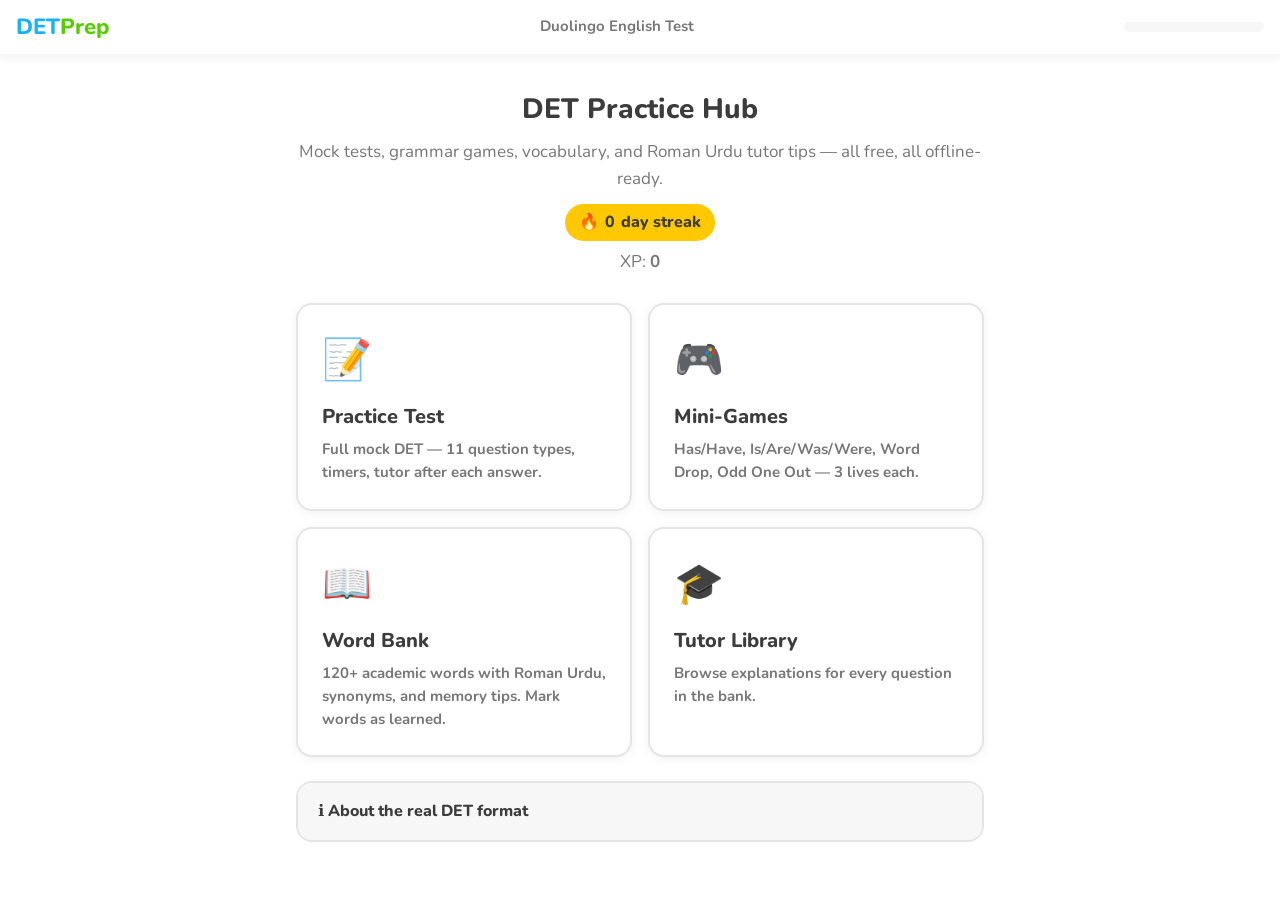
==== commit 7a925579: "Fix: feedback persistence, read-complete inputs, spelling errors, remove quiz mode" ====
--- a/index.html
+++ b/index.html
@@ -35,7 +35,7 @@
       <a class="hub-card" href="wordbank.html">
         <div class="icon">📖</div>
         <h2>Word Bank</h2>
-        <p>120+ academic words with Roman Urdu, synonyms, and memory tips.</p>
+        <p>120+ academic words with Roman Urdu, synonyms, and memory tips. Mark words as learned.</p>
       </a>
       <a class="hub-card" href="tutor.html">
         <div class="icon">🎓</div>
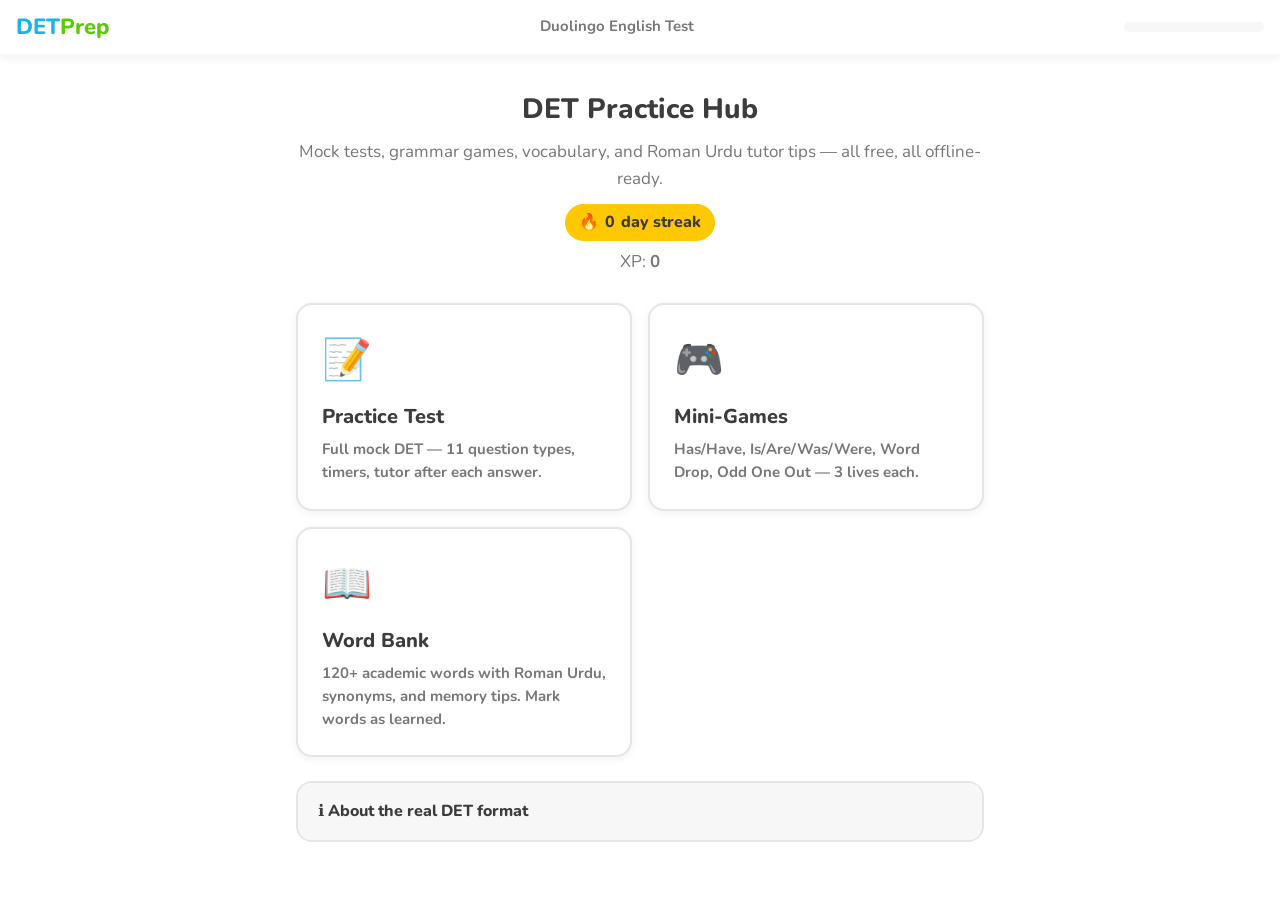
==== commit 381479a0: "Fix: single-letter gaps, Roman Urdu rewrite, remove tutor library, spelling audit" ====
--- a/index.html
+++ b/index.html
@@ -37,11 +37,6 @@
         <h2>Word Bank</h2>
         <p>120+ academic words with Roman Urdu, synonyms, and memory tips. Mark words as learned.</p>
       </a>
-      <a class="hub-card" href="tutor.html">
-        <div class="icon">🎓</div>
-        <h2>Tutor Library</h2>
-        <p>Browse explanations for every question in the bank.</p>
-      </a>
     </div>
 
     <details class="about-panel">
